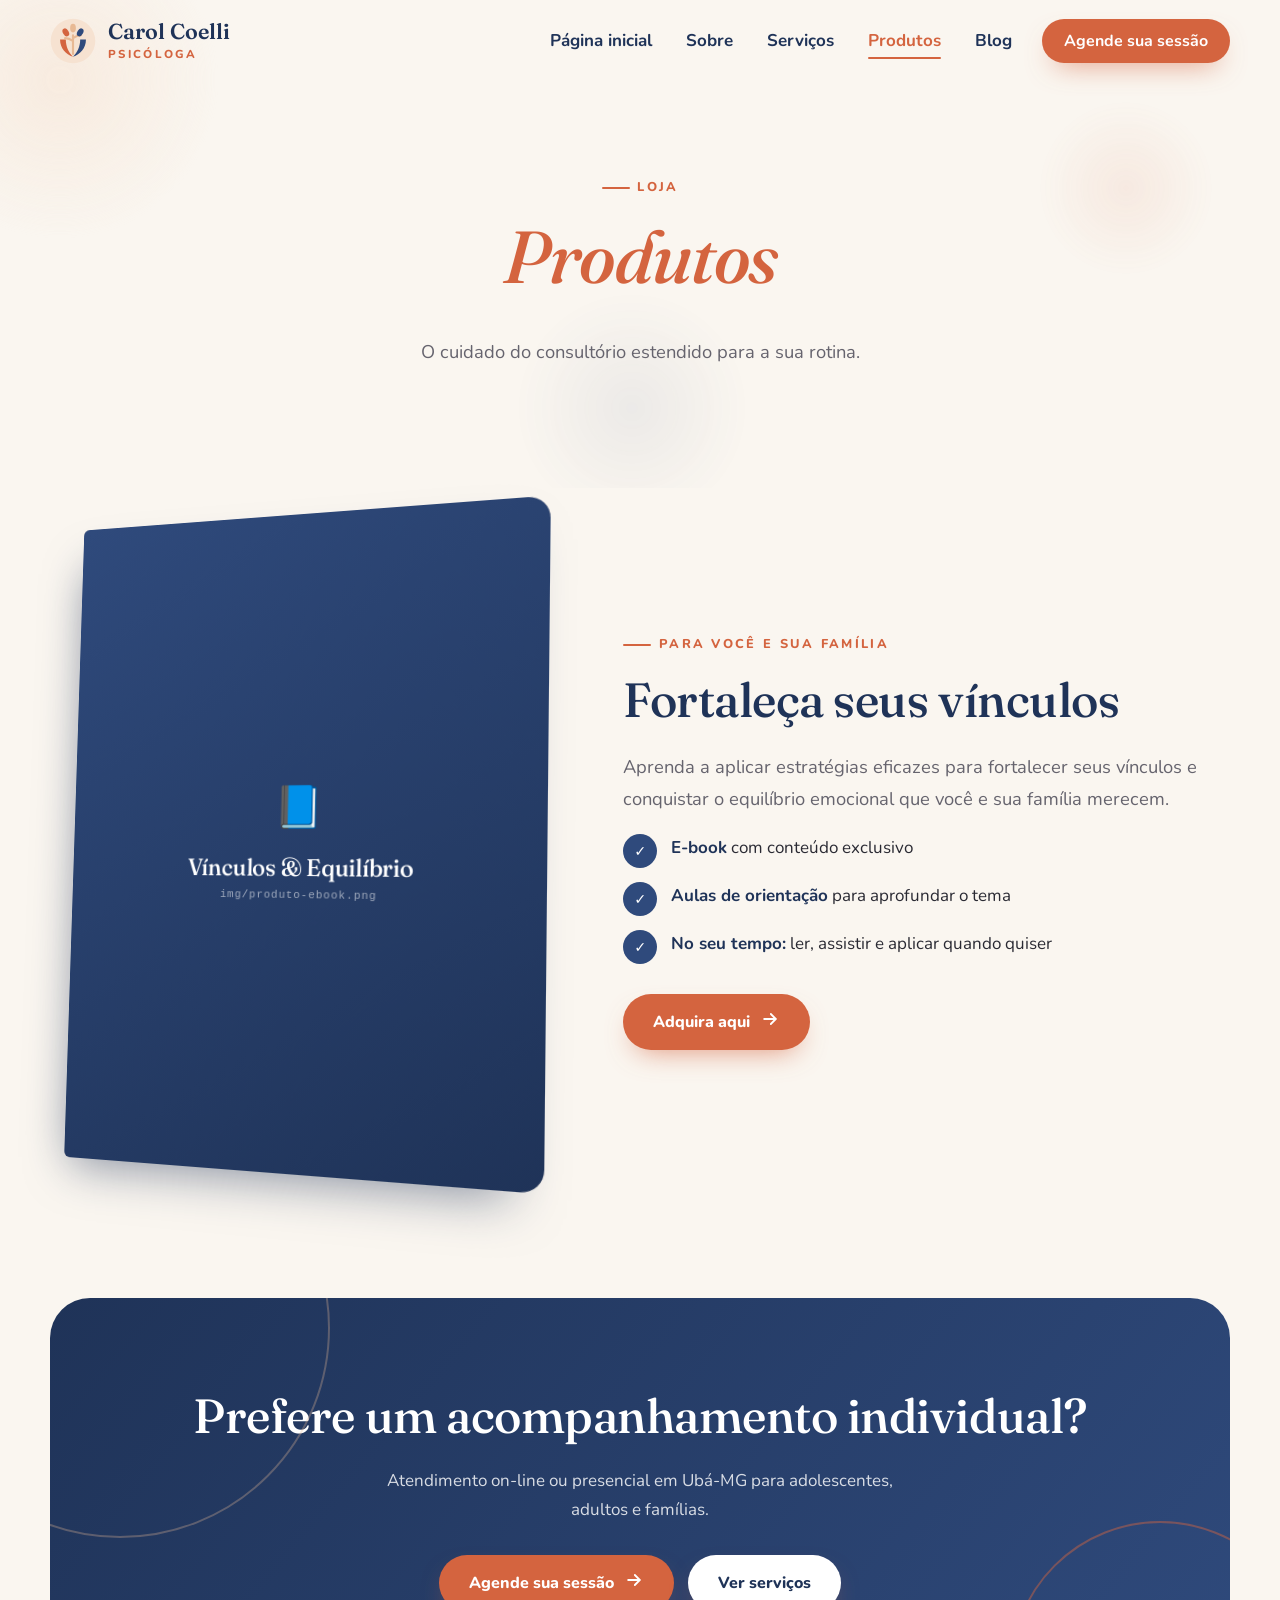
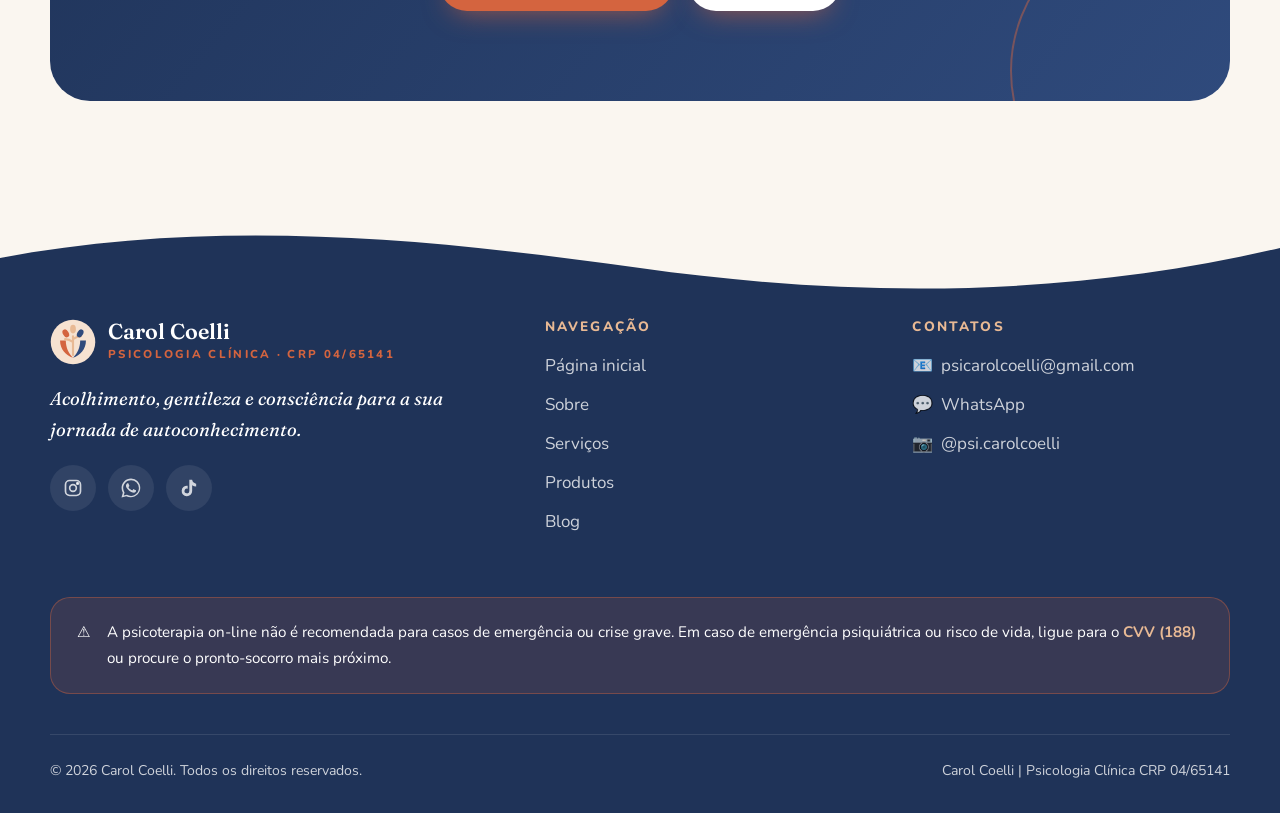
==== produtos.html @ 8da6c53b "Site novo da Carol Coelli | Psicóloga Site estático com 5 páginas (início, sobre, serviços, produtos" ====
<!doctype html>
<html lang="pt-BR">
<head>
  <meta charset="utf-8">
  <meta name="viewport" content="width=device-width, initial-scale=1">
  <title>Produtos | Carol Coelli Psicóloga</title>
  <meta name="description" content="Materiais da psicóloga Carol Coelli para fortalecer vínculos e conquistar o equilíbrio emocional da sua família.">
  <link rel="icon" href="img/area-parental.png">
  <link rel="preconnect" href="https://fonts.googleapis.com">
  <link rel="preconnect" href="https://fonts.gstatic.com" crossorigin>
  <link href="https://fonts.googleapis.com/css2?family=Fraunces:ital,opsz,wght@0,9..144,400;0,9..144,500;0,9..144,600;1,9..144,400;1,9..144,500&family=Nunito:wght@400;600;700;800&display=swap" rel="stylesheet">
  <link rel="stylesheet" href="css/style.css">
</head>
<body data-page="produtos.html">
<main id="conteudo">

  <section class="page-hero">
    <div class="floaters" aria-hidden="true"><span></span><span></span><span></span></div>
    <div class="container" style="position:relative;z-index:2">
      <span class="eyebrow">Loja</span>
      <h1><span class="line"><span><em class="accent">Produtos</em></span></span></h1>
      <p class="lead">O cuidado do consultório estendido para a sua rotina.</p>
    </div>
  </section>

  <section class="section" style="padding-top:20px">
    <div class="container product">
      <div class="book reveal from-left">
        <div class="ph"><img src="img/produto-ebook.png" alt="Capa do material de orientação para famílias" loading="lazy">
          <div class="ph-fallback"><div><span style="font-size:2.6rem">📘</span><h4>Vínculos &amp; Equilíbrio</h4><small style="color:#fff">img/produto-ebook.png</small></div></div>
        </div>
      </div>
      <div>
        <span class="eyebrow reveal">Para você e sua família</span>
        <h2 class="reveal">Fortaleça seus vínculos</h2>
        <p class="lead reveal">Aprenda a aplicar estratégias eficazes para fortalecer seus vínculos e conquistar o equilíbrio emocional que você e sua família merecem.</p>
        <ul class="perks reveal">
          <li><span><strong>E-book</strong> com conteúdo exclusivo</span></li>
          <li><span><strong>Aulas de orientação</strong> para aprofundar o tema</span></li>
          <li><span><strong>No seu tempo:</strong> ler, assistir e aplicar quando quiser</span></li>
        </ul>
        <div class="btn-row reveal" style="margin-top:30px">
          <a class="btn" data-link="loja" href="#">Adquira aqui <span data-icon="arrow"></span></a>
        </div>
      </div>
    </div>
  </section>

  <section class="section" style="padding-top:0">
    <div class="container">
      <div class="cta reveal zoom">
        <span class="ring"></span><span class="ring"></span>
        <h2>Prefere um acompanhamento individual?</h2>
        <p>Atendimento on-line ou presencial em Ubá-MG para adolescentes, adultos e famílias.</p>
        <div class="btn-row">
          <a class="btn" data-link="whatsapp" href="#">Agende sua sessão <span data-icon="arrow"></span></a>
          <a class="btn btn-light" href="servicos.html">Ver serviços</a>
        </div>
      </div>
    </div>
  </section>

</main>
<script src="js/main.js"></script>
</body>
</html>
---- css/style.css ----
/* =========================================================
   Carol Coelli | Psicóloga — folha de estilos
   Paleta tirada das ilustrações do site: terracota, azul, pêssego e creme
   ========================================================= */
:root {
  --cream: #faf6f0;
  --cream-2: #f3ebe0;
  --peach: #e8b994;
  --peach-soft: #f6e2d1;
  --terra: #d4643f;
  --terra-dark: #b44f2e;
  --navy: #2f4a7c;
  --navy-dark: #1f3358;
  --ink: #2a2a33;
  --muted: #66646e;
  --white: #fff;
  --radius: 28px;
  --shadow: 0 20px 50px -20px rgba(47, 74, 124, .25);
  --shadow-sm: 0 8px 24px -12px rgba(47, 74, 124, .25);
  --ease: cubic-bezier(.22, 1, .36, 1);
  --serif: "Fraunces", Georgia, serif;
  --sans: "Nunito", system-ui, sans-serif;
  --max: 1180px;
}

*, *::before, *::after { box-sizing: border-box; }
html { scroll-behavior: smooth; }
body {
  margin: 0;
  font-family: var(--sans);
  font-size: 17px;
  line-height: 1.7;
  color: var(--ink);
  background: var(--cream);
  overflow-x: hidden;
  -webkit-font-smoothing: antialiased;
}
img { max-width: 100%; display: block; }
a { color: inherit; }
h1, h2, h3, h4 { font-family: var(--serif); font-weight: 500; line-height: 1.15; margin: 0 0 .5em; color: var(--navy-dark); letter-spacing: -.01em; }
h1 { font-size: clamp(2.6rem, 6vw, 4.6rem); }
h2 { font-size: clamp(2rem, 4vw, 3rem); }
h3 { font-size: clamp(1.3rem, 2.2vw, 1.6rem); }
p { margin: 0 0 1.1em; }
em.accent { font-style: italic; color: var(--terra); }
.container { width: min(var(--max), 100% - 40px); margin-inline: auto; }
.eyebrow {
  display: inline-flex; align-items: center; gap: .6em;
  font-size: .8rem; font-weight: 800; letter-spacing: .18em; text-transform: uppercase;
  color: var(--terra); margin-bottom: 1rem;
}
.eyebrow::before { content: ""; width: 28px; height: 2px; background: currentColor; border-radius: 2px; }
.lead { font-size: 1.15rem; color: var(--muted); }
.section { padding: clamp(70px, 10vw, 130px) 0; position: relative; }
.section-head { max-width: 720px; margin: 0 auto 60px; text-align: center; }
.section-head .eyebrow::after { content: ""; width: 28px; height: 2px; background: currentColor; border-radius: 2px; }
.bg-soft { background: var(--cream-2); }
.skip { position: absolute; left: -999px; top: 10px; background: var(--navy); color: #fff; padding: 10px 16px; border-radius: 8px; z-index: 999; }
.skip:focus { left: 10px; }

/* ---------- Botões ---------- */
.btn {
  --bg: var(--terra);
  position: relative; display: inline-flex; align-items: center; gap: .6em;
  padding: 15px 30px; border-radius: 999px; border: 0; cursor: pointer;
  background: var(--bg); color: #fff; font: 800 1rem var(--sans); text-decoration: none;
  overflow: hidden; isolation: isolate;
  box-shadow: 0 12px 28px -12px rgba(212, 100, 63, .7);
  transition: transform .4s var(--ease), box-shadow .4s var(--ease);
}
.btn::before {
  content: ""; position: absolute; inset: 0; z-index: -1;
  background: var(--navy); transform: translateY(101%); border-radius: inherit;
  transition: transform .5s var(--ease);
}
.btn:hover { transform: translateY(-3px); box-shadow: 0 18px 34px -14px rgba(47, 74, 124, .7); }
.btn:hover::before { transform: translateY(0); }
.btn svg { width: 20px; height: 20px; transition: transform .4s var(--ease); }
.btn:hover svg { transform: translateX(4px) rotate(-8deg); }
.btn-ghost { background: transparent; color: var(--navy); box-shadow: inset 0 0 0 2px var(--navy); }
.btn-ghost:hover { color: #fff; }
.btn-light { --bg: #fff; color: var(--navy-dark); }
.btn-light:hover { color: #fff; }
.btn-row { display: flex; flex-wrap: wrap; gap: 14px; }

/* ---------- Header ---------- */
.header {
  position: fixed; inset: 0 0 auto; z-index: 100;
  padding: 18px 0; transition: padding .4s var(--ease), background .4s, box-shadow .4s;
}
.header.scrolled { padding: 10px 0; background: rgba(250, 246, 240, .86); backdrop-filter: blur(14px); box-shadow: 0 6px 30px -18px rgba(0,0,0,.3); }
.nav { display: flex; align-items: center; justify-content: space-between; gap: 20px; }
.brand { display: flex; align-items: center; gap: 12px; text-decoration: none; }
.brand-mark { width: 46px; height: 46px; flex: none; transition: transform .6s var(--ease); }
.brand:hover .brand-mark { transform: rotate(-12deg) scale(1.05); }
.brand-text { line-height: 1.1; }
.brand-text strong { display: block; font-family: var(--serif); font-size: 1.35rem; font-weight: 600; color: var(--navy-dark); }
.brand-text span { font-size: .72rem; letter-spacing: .2em; text-transform: uppercase; color: var(--terra); font-weight: 800; }
.menu { display: flex; align-items: center; gap: 6px; list-style: none; margin: 0; padding: 0; }
.menu a {
  position: relative; display: block; padding: 8px 14px; text-decoration: none;
  font-weight: 700; color: var(--navy-dark); border-radius: 999px; transition: color .3s;
}
.menu a::after {
  content: ""; position: absolute; left: 14px; right: 14px; bottom: 4px; height: 2px;
  background: var(--terra); border-radius: 2px; transform: scaleX(0); transform-origin: right;
  transition: transform .4s var(--ease);
}
.menu a:hover::after, .menu a[aria-current="page"]::after { transform: scaleX(1); transform-origin: left; }
.menu a[aria-current="page"] { color: var(--terra); }
.menu .btn { padding: 11px 22px; margin-left: 10px; color: #fff; }
.menu .btn::after { display: none; }
.burger { display: none; width: 46px; height: 46px; border: 0; background: var(--white); border-radius: 50%; cursor: pointer; box-shadow: var(--shadow-sm); position: relative; z-index: 120; }
.burger span { position: absolute; left: 13px; right: 13px; height: 2px; background: var(--navy-dark); border-radius: 2px; transition: transform .4s var(--ease), opacity .3s; }
.burger span:nth-child(1) { top: 17px; } .burger span:nth-child(2) { top: 22px; } .burger span:nth-child(3) { top: 27px; }
.nav-open .burger span:nth-child(1) { transform: translateY(5px) rotate(45deg); }
.nav-open .burger span:nth-child(2) { opacity: 0; }
.nav-open .burger span:nth-child(3) { transform: translateY(-5px) rotate(-45deg); }

@media (max-width: 920px) {
  .burger { display: block; }
  .menu {
    position: fixed; inset: 0; z-index: 110; flex-direction: column; justify-content: center; gap: 8px;
    background: var(--cream); clip-path: circle(0 at calc(100% - 43px) 43px);
    transition: clip-path .7s var(--ease); visibility: hidden;
  }
  .nav-open .menu { clip-path: circle(150% at calc(100% - 43px) 43px); visibility: visible; }
  .menu a { font-family: var(--serif); font-size: 1.9rem; font-weight: 500; }
  .menu li { opacity: 0; transform: translateY(20px); transition: opacity .5s, transform .5s var(--ease); }
  .nav-open .menu li { opacity: 1; transform: none; }
  .nav-open .menu li:nth-child(2) { transition-delay: .08s; } .nav-open .menu li:nth-child(3) { transition-delay: .14s; }
  .nav-open .menu li:nth-child(4) { transition-delay: .2s; } .nav-open .menu li:nth-child(5) { transition-delay: .26s; }
  .nav-open .menu li:nth-child(6) { transition-delay: .32s; }
  .menu .btn { margin: 20px 0 0; font-family: var(--sans); font-size: 1.05rem; }
  body.nav-open { overflow: hidden; }
  /* backdrop-filter prenderia o menu fixo dentro do cabeçalho */
  body.nav-open .header { backdrop-filter: none; -webkit-backdrop-filter: none; background: transparent; box-shadow: none; }
}

/* ---------- Hero ---------- */
.hero { position: relative; min-height: 100vh; display: grid; align-items: center; padding: 140px 0 90px; overflow: hidden; }
.hero-grid { display: grid; grid-template-columns: 1.1fr .9fr; gap: 60px; align-items: center; position: relative; z-index: 2; }
.hero h1 .line { display: block; overflow: hidden; padding-bottom: .08em; }
.hero h1 .line > span { display: inline-block; transform: translateY(110%); animation: rise 1.1s var(--ease) forwards; }
.hero h1 .line:nth-child(2) > span { animation-delay: .12s; }
.hero h1 .line:nth-child(3) > span { animation-delay: .24s; }
.hero .lead { max-width: 520px; opacity: 0; animation: fadeUp 1s .5s var(--ease) forwards; }
.hero .btn-row, .hero .hero-meta { opacity: 0; animation: fadeUp 1s .7s var(--ease) forwards; }
.hero-meta { display: flex; gap: 28px; margin-top: 42px; flex-wrap: wrap; }
.hero-meta div { display: flex; align-items: center; gap: 10px; font-weight: 700; color: var(--navy-dark); font-size: .95rem; }
.hero-meta svg { width: 38px; height: 38px; padding: 9px; background: #fff; border-radius: 50%; color: var(--terra); box-shadow: var(--shadow-sm); }
@keyframes rise { to { transform: none; } }
@keyframes fadeUp { from { opacity: 0; transform: translateY(26px); } to { opacity: 1; transform: none; } }

.hero-art { position: relative; aspect-ratio: 1; max-width: 520px; justify-self: center; width: 100%; opacity: 0; animation: zoomIn 1.4s .2s var(--ease) forwards; }
@keyframes zoomIn { from { opacity: 0; transform: scale(.85) rotate(-6deg); } to { opacity: 1; transform: none; } }
.hero-art .blob { position: absolute; inset: 6%; background: linear-gradient(140deg, var(--peach-soft), var(--peach)); border-radius: 58% 42% 55% 45% / 48% 55% 45% 52%; animation: morph 14s ease-in-out infinite; }
.hero-art .blob-2 { inset: 14% 2% 0 18%; background: linear-gradient(160deg, rgba(47,74,124,.14), rgba(212,100,63,.18)); animation-duration: 18s; animation-direction: reverse; }
@keyframes morph {
  0%, 100% { border-radius: 58% 42% 55% 45% / 48% 55% 45% 52%; transform: rotate(0deg); }
  33% { border-radius: 40% 60% 38% 62% / 60% 40% 60% 40%; transform: rotate(8deg); }
  66% { border-radius: 63% 37% 48% 52% / 38% 62% 38% 62%; transform: rotate(-6deg); }
}
.hero-art svg.tree { position: absolute; inset: 8%; width: 84%; height: 84%; z-index: 2; overflow: visible; }
.tree .leaf { transform-box: fill-box; transform-origin: 50% 100%; animation: sway 5s ease-in-out infinite; opacity: 0; }
.tree .leaf.show { animation: pop .8s var(--ease) forwards, sway 5s 1s ease-in-out infinite; }
@keyframes pop { from { opacity: 0; transform: scale(0) rotate(-40deg); } to { opacity: 1; transform: none; } }
@keyframes sway { 0%, 100% { transform: rotate(0); opacity: 1; } 50% { transform: rotate(7deg); opacity: 1; } }
.tree .trunk { stroke-dasharray: 900; stroke-dashoffset: 900; animation: draw 2.4s .3s var(--ease) forwards; }
@keyframes draw { to { stroke-dashoffset: 0; } }
.hero-badge {
  position: absolute; z-index: 3; background: #fff; border-radius: 18px; padding: 14px 18px;
  box-shadow: var(--shadow); display: flex; align-items: center; gap: 12px; font-size: .9rem; line-height: 1.3;
  animation: float 6s ease-in-out infinite;
}
.hero-badge strong { display: block; color: var(--navy-dark); font-size: 1rem; }
.hero-badge .dot { width: 42px; height: 42px; border-radius: 50%; display: grid; place-items: center; background: var(--peach-soft); color: var(--terra); font-size: 1.3rem; flex: none; }
.hero-badge.b1 { left: -6%; bottom: 14%; }
.hero-badge.b2 { right: -4%; top: 10%; animation-delay: -3s; }
@keyframes float { 0%, 100% { transform: translateY(0); } 50% { transform: translateY(-14px); } }

/* formas flutuantes de fundo */
.floaters { position: absolute; inset: 0; pointer-events: none; z-index: 1; }
.floaters span { position: absolute; border-radius: 50%; filter: blur(2px); opacity: .55; animation: drift 22s ease-in-out infinite; }
.floaters span:nth-child(1) { width: 320px; height: 320px; background: radial-gradient(circle, var(--peach-soft), transparent 70%); top: -80px; left: -100px; }
.floaters span:nth-child(2) { width: 240px; height: 240px; background: radial-gradient(circle, rgba(47,74,124,.12), transparent 70%); bottom: -40px; left: 40%; animation-delay: -6s; }
.floaters span:nth-child(3) { width: 180px; height: 180px; background: radial-gradient(circle, rgba(212,100,63,.15), transparent 70%); top: 20%; right: 5%; animation-delay: -12s; }
@keyframes drift { 0%, 100% { transform: translate(0, 0); } 33% { transform: translate(40px, -30px); } 66% { transform: translate(-30px, 30px); } }

.scroll-cue { position: absolute; bottom: 28px; left: 50%; translate: -50% 0; z-index: 3; width: 26px; height: 42px; border: 2px solid var(--navy); border-radius: 20px; opacity: .6; }
.scroll-cue::after { content: ""; position: absolute; left: 50%; top: 8px; width: 4px; height: 8px; margin-left: -2px; background: var(--navy); border-radius: 2px; animation: wheel 2s infinite; }
@keyframes wheel { 0% { opacity: 1; transform: translateY(0); } 100% { opacity: 0; transform: translateY(14px); } }

/* hero de páginas internas */
.page-hero { position: relative; padding: 170px 0 100px; overflow: hidden; text-align: center; }
.page-hero h1 .line { display: block; overflow: hidden; }
.page-hero h1 .line > span { display: inline-block; transform: translateY(110%); animation: rise 1.1s var(--ease) forwards; }
.page-hero .lead { max-width: 640px; margin-inline: auto; opacity: 0; animation: fadeUp 1s .4s var(--ease) forwards; }
.page-hero .eyebrow { opacity: 0; animation: fadeUp 1s var(--ease) forwards; }
.page-hero .wave { position: absolute; left: 0; right: 0; bottom: -1px; width: 100%; height: 80px; }

/* ---------- Revelar ao rolar ---------- */
.reveal { opacity: 0; transform: translateY(40px); transition: opacity 1s var(--ease), transform 1s var(--ease); transition-delay: var(--d, 0s); }
.reveal.from-left { transform: translateX(-50px); }
.reveal.from-right { transform: translateX(50px); }
.reveal.zoom { transform: scale(.92); }
.reveal.in { opacity: 1; transform: none; }

/* ---------- Imagens com reserva ---------- */
.ph { position: relative; overflow: hidden; border-radius: var(--radius); background: linear-gradient(140deg, var(--peach-soft), var(--cream-2)); }
.ph img { width: 100%; height: 100%; object-fit: cover; transition: transform 1.2s var(--ease); }
.ph.missing img { display: none; }
.ph .ph-fallback { display: none; position: absolute; inset: 0; place-items: center; text-align: center; color: var(--navy); padding: 20px; }
.ph.missing .ph-fallback { display: grid; }
.ph-fallback svg { width: 46%; max-width: 160px; opacity: .85; margin: 0 auto 8px; }
.ph-fallback small { display: block; font-size: .72rem; letter-spacing: .08em; opacity: .55; font-family: monospace; }

/* ---------- Sobre (home) ---------- */
.about-grid { display: grid; grid-template-columns: .85fr 1.15fr; gap: clamp(40px, 7vw, 100px); align-items: center; }
.portrait { position: relative; }
.portrait .ph { aspect-ratio: 4 / 5; border-radius: 200px 200px var(--radius) var(--radius); box-shadow: var(--shadow); }
.portrait::before { content: ""; position: absolute; inset: 24px -24px -24px 24px; border: 2px solid var(--terra); border-radius: 200px 200px var(--radius) var(--radius); z-index: -1; }
.portrait .stamp {
  position: absolute; right: -30px; bottom: 40px; width: 130px; height: 130px; border-radius: 50%;
  background: var(--navy); color: #fff; display: grid; place-items: center; box-shadow: var(--shadow);
}
.stamp svg { position: absolute; inset: 0; width: 100%; height: 100%; animation: spin 18s linear infinite; }
.stamp b { font-family: var(--serif); font-size: 1.9rem; font-weight: 500; }
@keyframes spin { to { transform: rotate(360deg); } }
.about-text h2 { margin-bottom: .6em; }
.highlight { background: linear-gradient(transparent 62%, var(--peach-soft) 62%); padding: 0 .1em; }

/* ---------- Áreas de atuação ---------- */
.areas { display: grid; grid-template-columns: repeat(2, 1fr); gap: 28px; }
.area-card {
  position: relative; display: grid; grid-template-columns: 170px 1fr; gap: 26px; align-items: center;
  background: #fff; border-radius: var(--radius); padding: 26px; box-shadow: var(--shadow-sm);
  transition: transform .6s var(--ease), box-shadow .6s var(--ease);
  transform-style: preserve-3d; will-change: transform;
}
.area-card:hover { box-shadow: var(--shadow); }
.area-card .ph { aspect-ratio: 1; border-radius: 22px; background: var(--cream); }
.area-card .ph img { object-fit: contain; padding: 6px; }
.area-card:hover .ph img { transform: scale(1.08) rotate(-2deg); }
.area-card h3 { margin-bottom: .4em; padding-right: 56px; }
.area-card p { font-size: .97rem; color: var(--muted); margin: 0; }
.area-card .num { position: absolute; top: 18px; right: 24px; font-family: var(--serif); font-size: 2.6rem; color: var(--peach-soft); line-height: 1; }

/* ---------- Faixa de valores (marquee) ---------- */
.marquee { background: var(--navy); color: #fff; padding: 26px 0; overflow: hidden; transform: rotate(-1.5deg); margin: 0 -20px; }
.marquee-track { display: flex; gap: 50px; width: max-content; animation: marquee 32s linear infinite; }
.marquee span { font-family: var(--serif); font-size: clamp(1.4rem, 3vw, 2.1rem); font-style: italic; white-space: nowrap; display: flex; align-items: center; gap: 50px; }
.marquee span::after { content: "✦"; font-style: normal; color: var(--peach); font-size: .8em; }
@keyframes marquee { to { transform: translateX(-50%); } }

/* ---------- Passos / como funciona ---------- */
.steps { display: grid; grid-template-columns: repeat(4, 1fr); gap: 24px; counter-reset: s; }
.step { background: #fff; border-radius: var(--radius); padding: 30px 26px; position: relative; box-shadow: var(--shadow-sm); transition: transform .5s var(--ease); }
.step:hover { transform: translateY(-8px); }
.step::before { counter-increment: s; content: "0" counter(s); font-family: var(--serif); font-size: 2.4rem; color: var(--terra); display: block; margin-bottom: 10px; }
.step h3 { font-size: 1.2rem; }
.step p { font-size: .95rem; color: var(--muted); margin: 0; }

/* ---------- CTA ---------- */
.cta {
  position: relative; overflow: hidden; border-radius: 40px; padding: clamp(50px, 8vw, 90px) clamp(26px, 6vw, 80px);
  background: linear-gradient(130deg, var(--navy-dark), var(--navy)); color: #fff; text-align: center;
}
.cta h2 { color: #fff; }
.cta p { color: rgba(255,255,255,.82); max-width: 560px; margin: 0 auto 30px; }
.cta .btn-row { justify-content: center; }
.cta .ring { position: absolute; border: 2px solid rgba(232,185,148,.3); border-radius: 50%; animation: pulse 6s ease-in-out infinite; }
.cta .ring:nth-of-type(1) { width: 420px; height: 420px; left: -140px; top: -180px; }
.cta .ring:nth-of-type(2) { width: 300px; height: 300px; right: -80px; bottom: -120px; animation-delay: -3s; border-color: rgba(212,100,63,.45); }
@keyframes pulse { 0%, 100% { transform: scale(1); } 50% { transform: scale(1.12); } }

/* ---------- Sobre (página) ---------- */
.timeline { position: relative; margin-top: 40px; }
.timeline::before { content: ""; position: absolute; left: 22px; top: 0; bottom: 0; width: 2px; background: linear-gradient(var(--terra), var(--navy)); transform-origin: top; transform: scaleY(var(--progress, 0)); }
.tl-item { position: relative; padding: 0 0 34px 70px; }
.tl-item .ico { position: absolute; left: 0; top: 0; width: 46px; height: 46px; border-radius: 50%; background: #fff; box-shadow: var(--shadow-sm); display: grid; place-items: center; font-size: 1.2rem; }
.tl-item h3 { font-size: 1.15rem; margin-bottom: .3em; font-family: var(--sans); font-weight: 800; color: var(--terra); letter-spacing: .02em; }
.tl-item p { margin: 0; }
.split { display: grid; grid-template-columns: 1fr 1fr; gap: clamp(40px, 6vw, 90px); align-items: center; }
.split.reverse > :first-child { order: 2; }
.split .ph { aspect-ratio: 4 / 5; box-shadow: var(--shadow); }
.photo-stack { position: relative; }
.photo-stack .ph:nth-child(2) { position: absolute; width: 55%; aspect-ratio: 1; right: -30px; bottom: -40px; border: 8px solid var(--cream); }
.quote { font-family: var(--serif); font-size: clamp(1.4rem, 2.6vw, 2rem); font-style: italic; line-height: 1.4; color: var(--navy-dark); position: relative; padding-left: 34px; border-left: 3px solid var(--terra); margin: 30px 0; }

.values { display: grid; grid-template-columns: repeat(3, 1fr); gap: 24px; margin-top: 40px; }
.value { text-align: center; padding: 34px 24px; background: #fff; border-radius: var(--radius); box-shadow: var(--shadow-sm); }
.value .ico { width: 70px; height: 70px; margin: 0 auto 16px; border-radius: 50%; display: grid; place-items: center; background: var(--peach-soft); font-size: 1.8rem; transition: transform .6s var(--ease); }
.value:hover .ico { transform: rotate(-15deg) scale(1.1); }
.value h3 { font-size: 1.3rem; margin: 0; }

/* FAQ */
.faq { max-width: 860px; margin: 0 auto; display: grid; gap: 14px; }
.faq details { background: #fff; border-radius: 22px; box-shadow: var(--shadow-sm); overflow: hidden; transition: box-shadow .4s; }
.faq details[open] { box-shadow: var(--shadow); }
.faq summary { list-style: none; cursor: pointer; padding: 24px 70px 24px 28px; position: relative; font-family: var(--serif); font-size: 1.2rem; color: var(--navy-dark); }
.faq summary::-webkit-details-marker { display: none; }
.faq summary::after, .faq summary::before { content: ""; position: absolute; right: 30px; top: 50%; width: 16px; height: 2px; background: var(--terra); transition: transform .4s var(--ease); }
.faq summary::before { transform: rotate(90deg); }
.faq details[open] summary::before { transform: rotate(0); }
.faq .answer { padding: 0 28px 24px; color: var(--muted); }
.faq .answer p { margin: 0; }

/* ---------- Serviços ---------- */
.mode-card { display: grid; grid-template-columns: 1fr 1fr; gap: 0; background: #fff; border-radius: 40px; overflow: hidden; box-shadow: var(--shadow); margin-bottom: 50px; }
.mode-card .ph { border-radius: 0; min-height: 100%; aspect-ratio: auto; }
.mode-card .ph img { position: absolute; inset: 0; }
.mode-card:hover .ph img { transform: scale(1.05); }
.mode-body { padding: clamp(30px, 5vw, 60px); }
.mode-card.reverse .ph { order: 2; }
.tag { display: inline-flex; align-items: center; gap: 8px; padding: 6px 14px; border-radius: 999px; background: var(--peach-soft); color: var(--terra-dark); font-weight: 800; font-size: .8rem; letter-spacing: .06em; margin-bottom: 16px; }
.perks { list-style: none; padding: 0; margin: 20px 0 0; display: grid; gap: 14px; }
.perks li { display: grid; grid-template-columns: 34px 1fr; gap: 14px; align-items: start; }
.perks li::before { content: "✓"; width: 34px; height: 34px; border-radius: 50%; background: var(--navy); color: #fff; display: grid; place-items: center; font-weight: 800; font-size: .9rem; }
.perks strong { color: var(--navy-dark); }
.perks-title { font-weight: 800; color: var(--navy-dark); margin: 26px 0 0; }

/* ---------- Produto ---------- */
.product { display: grid; grid-template-columns: .9fr 1.1fr; gap: clamp(40px, 6vw, 90px); align-items: center; }
.book { perspective: 1400px; }
.book .ph { aspect-ratio: 3 / 4; border-radius: 6px 22px 22px 6px; box-shadow: -14px 24px 50px -20px rgba(31,51,88,.55), inset 6px 0 0 rgba(0,0,0,.08); transform: rotateY(-18deg) rotateX(4deg); transition: transform 1s var(--ease); }
.book:hover .ph { transform: rotateY(-4deg) rotateX(0) translateY(-6px); }
.book .ph-fallback { background: linear-gradient(150deg, var(--navy), var(--navy-dark)); color: #fff; }
.book .ph-fallback h4 { color: #fff; font-size: 1.5rem; margin: 10px 0 4px; }

/* ---------- Blog ---------- */
.posts { display: grid; grid-template-columns: repeat(3, 1fr); gap: 28px; }
.post { display: flex; flex-direction: column; background: #fff; border-radius: var(--radius); overflow: hidden; text-decoration: none; box-shadow: var(--shadow-sm); transition: transform .6s var(--ease), box-shadow .6s var(--ease); }
.post:hover { transform: translateY(-10px); box-shadow: var(--shadow); }
.post .ph { aspect-ratio: 16 / 10; border-radius: 0; }
.post:hover .ph img { transform: scale(1.07); }
.post-body { padding: 24px 26px 28px; display: flex; flex-direction: column; flex: 1; }
.post .cat { font-size: .75rem; font-weight: 800; letter-spacing: .14em; text-transform: uppercase; color: var(--terra); margin-bottom: 8px; }
.post h3 { font-size: 1.25rem; margin-bottom: .5em; transition: color .3s; }
.post:hover h3 { color: var(--terra); }
.post p { font-size: .95rem; color: var(--muted); flex: 1; }
.post .more { font-weight: 800; color: var(--navy); display: inline-flex; align-items: center; gap: 8px; }
.post .more::after { content: "→"; transition: transform .4s var(--ease); }
.post:hover .more::after { transform: translateX(6px); }
.post.featured { grid-column: span 2; flex-direction: row; }
.post.featured .ph { aspect-ratio: auto; width: 52%; flex: none; }
.post.featured h3 { font-size: 1.7rem; }

/* ---------- Footer ---------- */
.footer { background: var(--navy-dark); color: rgba(255,255,255,.78); padding: 90px 0 30px; position: relative; overflow: hidden; margin-top: 0; }
.footer .wave-top { position: absolute; top: -1px; left: 0; width: 100%; height: 70px; }
.footer-grid { display: grid; grid-template-columns: 1.4fr 1fr 1fr; gap: 50px; position: relative; }
.footer h3, .footer h4 { color: #fff; }
.footer h4 { font-family: var(--sans); font-weight: 800; font-size: .85rem; letter-spacing: .16em; text-transform: uppercase; margin-bottom: 18px; color: var(--peach); }
.footer a { text-decoration: none; transition: color .3s; }
.footer a:hover { color: var(--peach); }
.footer ul { list-style: none; padding: 0; margin: 0; display: grid; gap: 10px; }
.footer .brand-text strong { color: #fff; }
.footer .tagline { margin: 18px 0 0; font-family: var(--serif); font-style: italic; font-size: 1.15rem; color: #fff; }
.socials { display: flex; gap: 12px; margin-top: 20px; }
.socials a { width: 46px; height: 46px; border-radius: 50%; display: grid; place-items: center; background: rgba(255,255,255,.08); transition: background .4s, transform .4s var(--ease); }
.socials a:hover { background: var(--terra); transform: translateY(-4px); color: #fff; }
.socials svg { width: 20px; height: 20px; }
.alert { margin-top: 60px; padding: 22px 26px; border-radius: 20px; background: rgba(212,100,63,.14); border: 1px solid rgba(212,100,63,.4); display: flex; gap: 16px; align-items: flex-start; color: #fff; font-size: .95rem; }
.alert b { color: var(--peach); }
.copyright { margin-top: 40px; padding-top: 24px; border-top: 1px solid rgba(255,255,255,.1); display: flex; justify-content: space-between; flex-wrap: wrap; gap: 10px; font-size: .88rem; }

/* WhatsApp flutuante */
.wa-float {
  position: fixed; right: 22px; bottom: 22px; z-index: 90; width: 62px; height: 62px; border-radius: 50%;
  background: #25d366; color: #fff; display: grid; place-items: center; box-shadow: 0 14px 30px -10px rgba(37,211,102,.7);
  transform: scale(0); transition: transform .6s var(--ease);
}
.wa-float.show { transform: scale(1); }
.wa-float::before { content: ""; position: absolute; inset: 0; border-radius: 50%; background: #25d366; z-index: -1; animation: ping 2.4s infinite; }
@keyframes ping { 0% { transform: scale(1); opacity: .6; } 100% { transform: scale(1.7); opacity: 0; } }
.wa-float svg { width: 30px; height: 30px; }
.wa-float .tip { position: absolute; right: 74px; white-space: nowrap; background: #fff; color: var(--ink); padding: 8px 14px; border-radius: 12px; font-weight: 700; font-size: .88rem; box-shadow: var(--shadow-sm); opacity: 0; transform: translateX(10px); transition: .4s var(--ease); pointer-events: none; }
.wa-float:hover .tip { opacity: 1; transform: none; }

/* barra de progresso de leitura */
.progress { position: fixed; top: 0; left: 0; height: 3px; width: 100%; background: linear-gradient(90deg, var(--terra), var(--peach), var(--navy)); transform-origin: left; transform: scaleX(0); z-index: 200; }

/* cursor suave (apenas desktop) */
.cursor { position: fixed; top: 0; left: 0; width: 34px; height: 34px; border: 1.5px solid var(--terra); border-radius: 50%; pointer-events: none; z-index: 300; translate: -50% -50%; transition: width .3s, height .3s, background .3s, opacity .3s; opacity: 0; }
.cursor.hover { width: 64px; height: 64px; background: rgba(212,100,63,.1); }
@media (hover: none) { .cursor { display: none; } }

/* ---------- Responsivo ---------- */
@media (max-width: 1020px) {
  .areas { grid-template-columns: 1fr; }
  .steps { grid-template-columns: repeat(2, 1fr); }
  .posts { grid-template-columns: repeat(2, 1fr); }
}
@media (max-width: 860px) {
  .hero { padding-top: 120px; min-height: auto; }
  .hero-grid, .about-grid, .split, .product, .footer-grid { grid-template-columns: 1fr; }
  .hero-art { max-width: 380px; order: -1; }
  .hero-badge.b1 { left: 0; } .hero-badge.b2 { right: 0; }
  .split.reverse > :first-child { order: 0; }
  .portrait { max-width: 400px; width: 100%; margin: 0 auto; }
  .portrait .stamp { right: -6px; width: 110px; height: 110px; }
  .mode-card { grid-template-columns: 1fr; }
  .mode-card .ph { aspect-ratio: 16 / 10; }
  .mode-card.reverse .ph { order: 0; }
  .values { grid-template-columns: 1fr; }
  .post.featured { grid-column: auto; flex-direction: column; }
  .post.featured .ph { width: 100%; aspect-ratio: 16 / 10; }
  .photo-stack { max-width: 420px; width: 100%; margin: 0 auto 40px; }
  .photo-stack .ph:nth-child(2) { right: -10px; }
  .scroll-cue { display: none; }
}
@media (max-width: 600px) {
  body { font-size: 16px; }
  .container { width: calc(100% - 32px); }
  .area-card { grid-template-columns: 1fr; text-align: left; }
  .area-card .ph { width: 140px; }
  .steps, .posts { grid-template-columns: 1fr; }
  .hero-badge { padding: 10px 12px; font-size: .78rem; }
  .hero-badge .dot { width: 34px; height: 34px; font-size: 1rem; }
  .btn { padding: 14px 24px; }
}

@media (prefers-reduced-motion: reduce) {
  *, *::before, *::after { animation-duration: .01ms !important; animation-iteration-count: 1 !important; transition-duration: .01ms !important; }
  .reveal { opacity: 1; transform: none; }
  .tree .leaf { opacity: 1; }
}
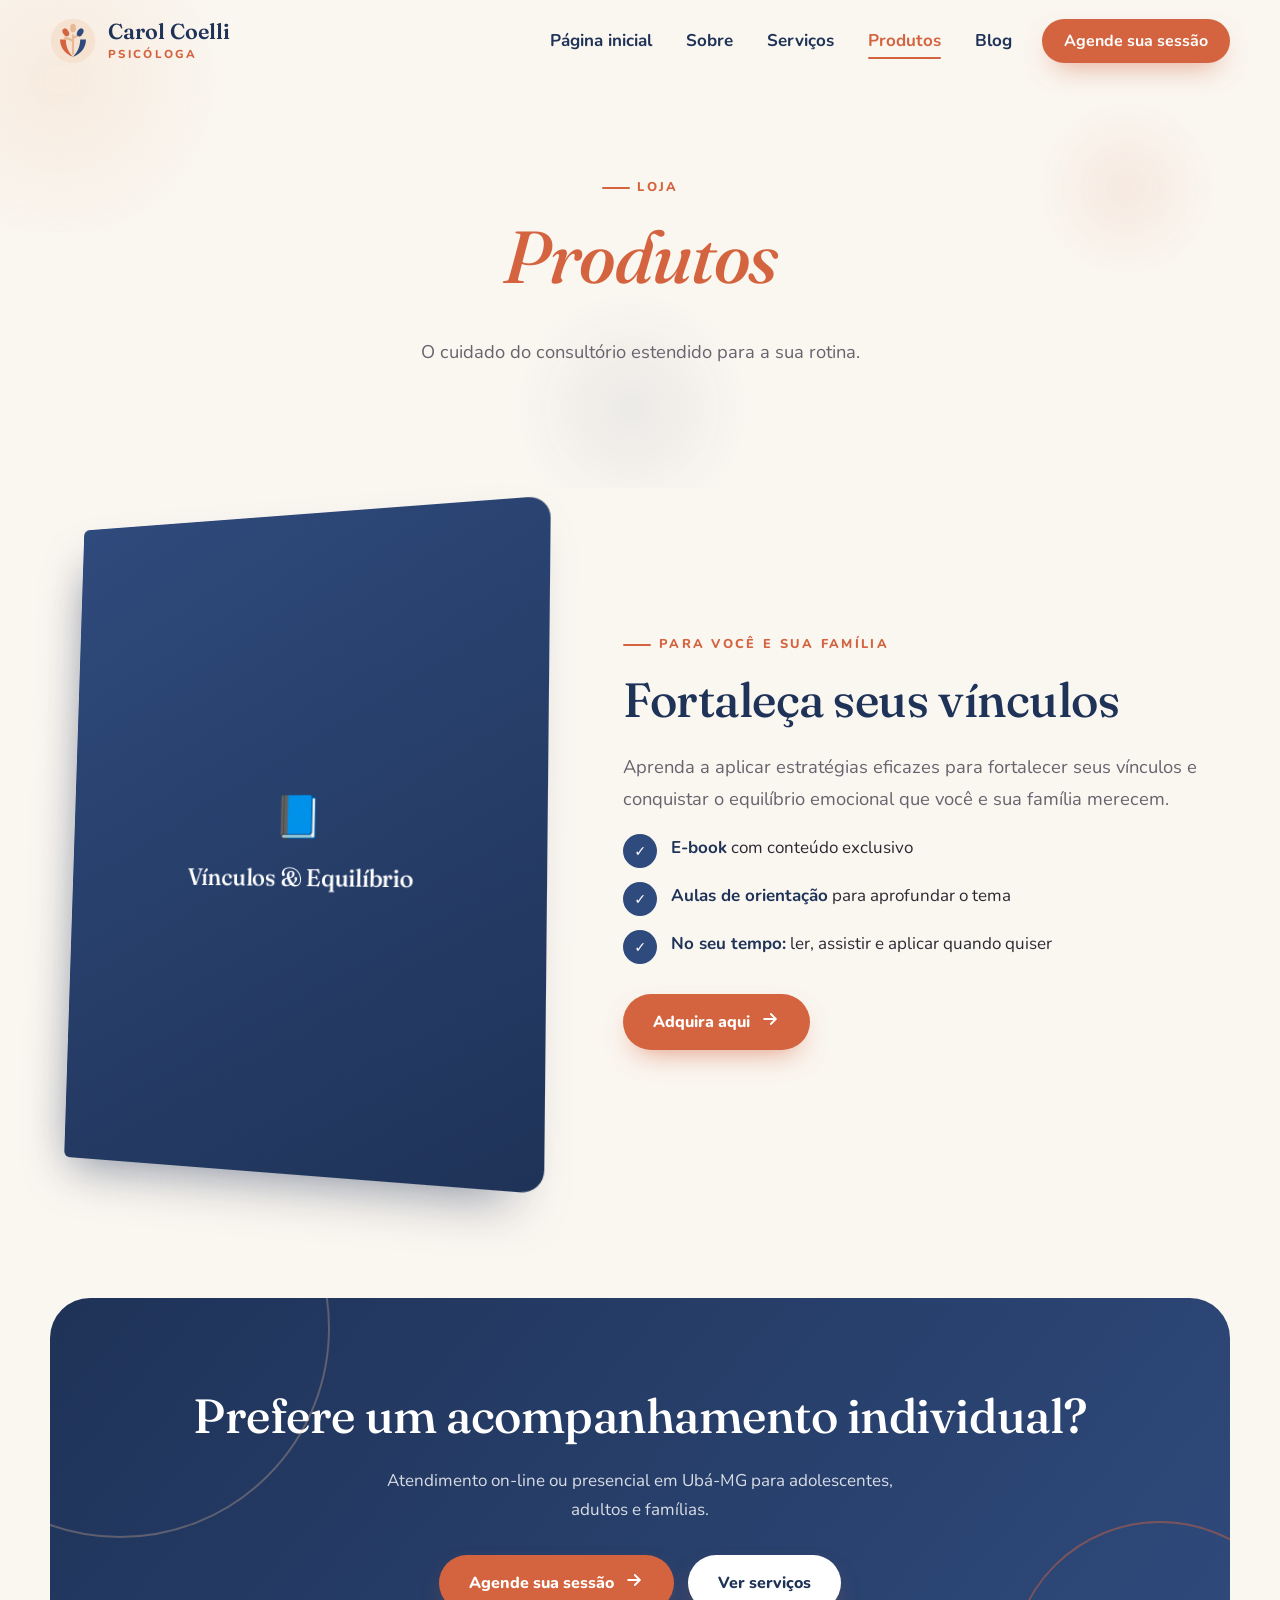
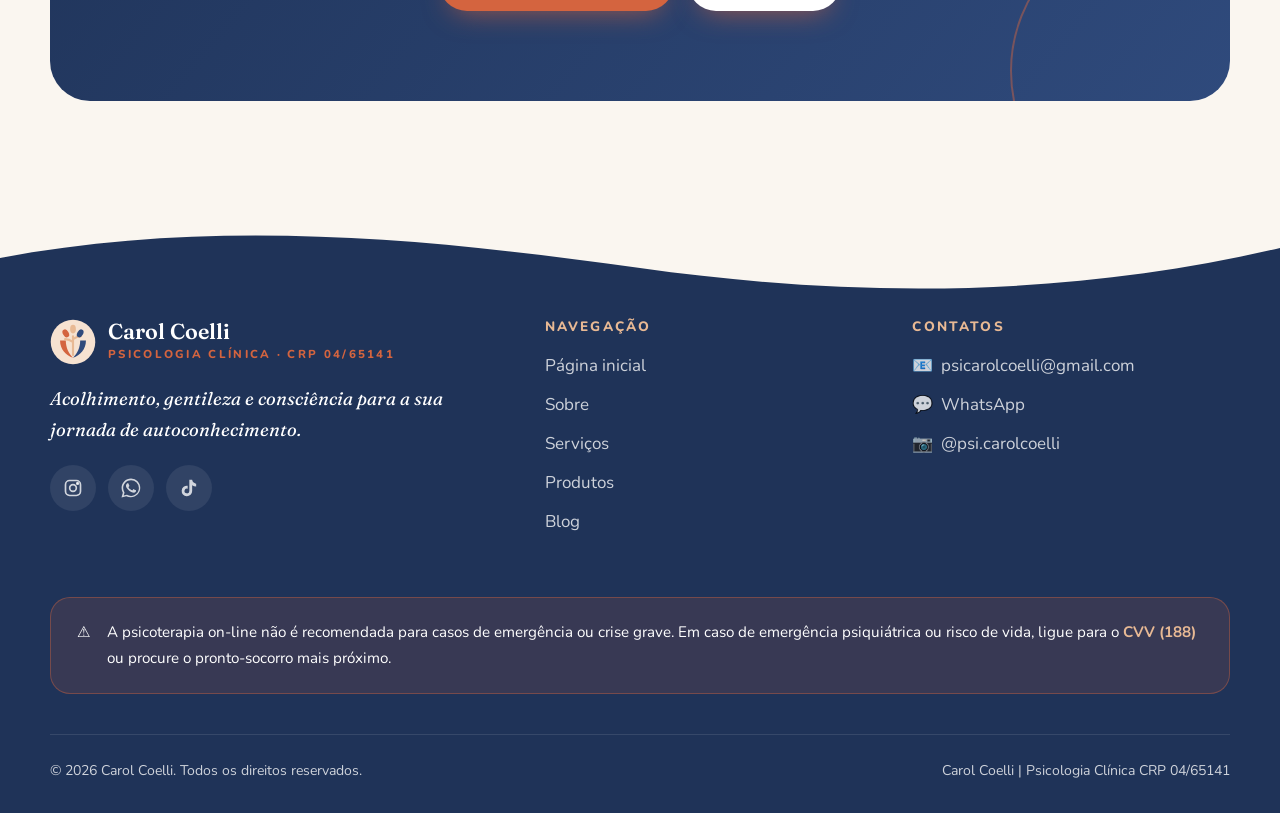
==== commit a338d860: "Esconde nomes de arquivo das imagens faltantes no site publicado Co-Authored-By: Claude Opus 5.5 <no" ====
--- a/produtos.html
+++ b/produtos.html
@@ -27,7 +27,7 @@
     <div class="container product">
       <div class="book reveal from-left">
         <div class="ph"><img src="img/produto-ebook.png" alt="Capa do material de orientação para famílias" loading="lazy">
-          <div class="ph-fallback"><div><span style="font-size:2.6rem">📘</span><h4>Vínculos &amp; Equilíbrio</h4><small style="color:#fff">img/produto-ebook.png</small></div></div>
+          <div class="ph-fallback"><div><span style="font-size:2.6rem">📘</span><h4>Vínculos &amp; Equilíbrio</h4></div></div>
         </div>
       </div>
       <div>
